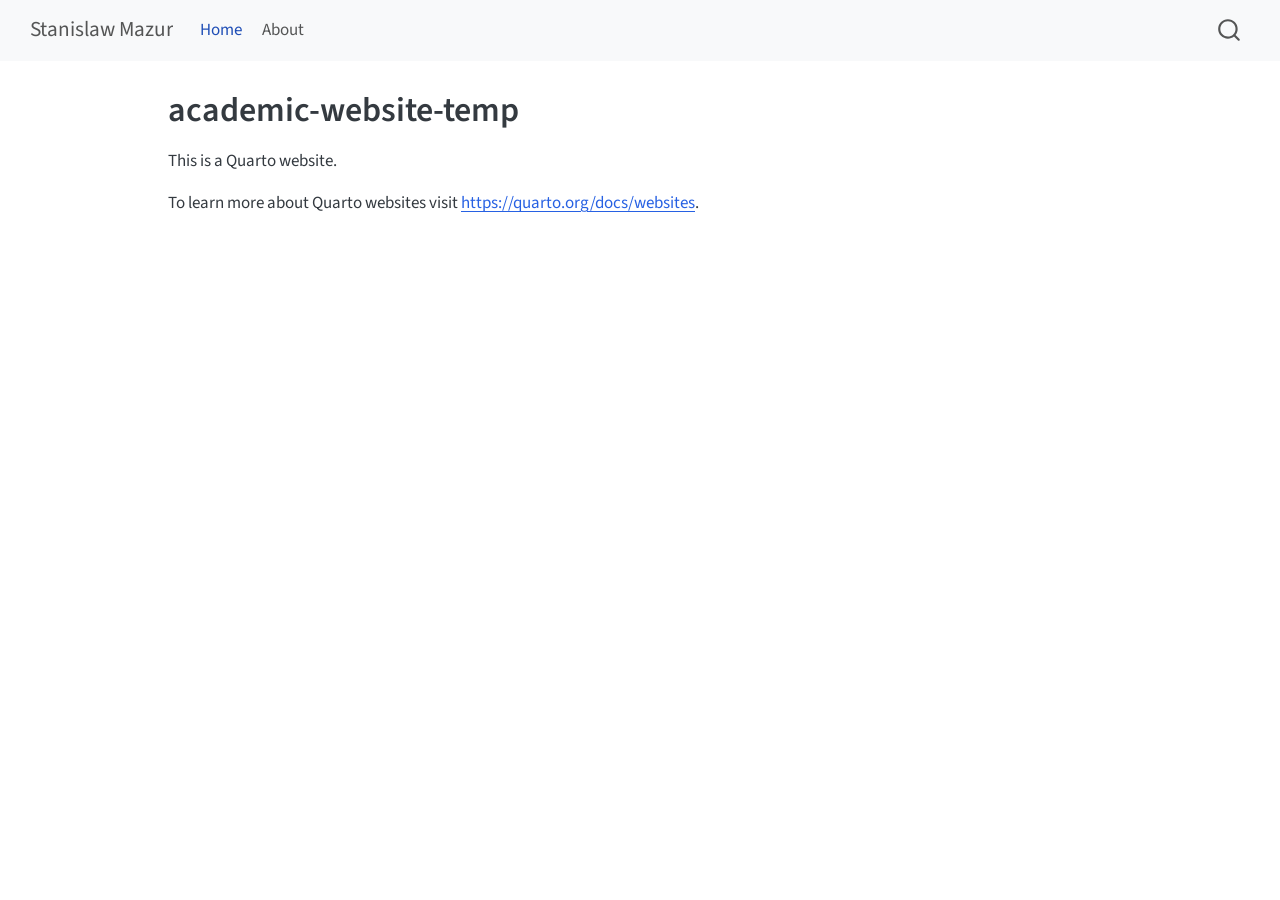
==== docs/index.html @ e96facb3 "." ====
<!DOCTYPE html>
<html xmlns="http://www.w3.org/1999/xhtml" lang="en" xml:lang="en"><head>

<meta charset="utf-8">
<meta name="generator" content="quarto-1.10.18">

<meta name="viewport" content="width=device-width, initial-scale=1.0, user-scalable=yes">


<title>academic-website-temp – Stanislaw Mazur</title>
<style>
/* Default styles provided by pandoc.
** See https://pandoc.org/MANUAL.html#variables-for-html for config info.
*/
span.smallcaps{font-variant: small-caps;}
div.columns{display: flex; gap: 1.5em;}
div.column{flex: auto;}
@media screen {
div.columns{gap: min(4vw, 1.5em);}
div.column{overflow-x: auto;}
}
div.hanging-indent{margin-left: 1.5em; text-indent: -1.5em;}
ul.task-list{list-style: none;}
ul.task-list li input[type="checkbox"] {
  width: 0.8em;
  margin: 0 0.8em 0.2em -1em; /* quarto-specific, see https://github.com/quarto-dev/quarto-cli/issues/4556 */ 
  vertical-align: middle;
}
</style>


<script src="site_libs/quarto-nav/quarto-nav.js"></script>
<script src="site_libs/quarto-nav/headroom.min.js"></script>
<script src="site_libs/clipboard/clipboard.min.js"></script>
<script src="site_libs/quarto-search/autocomplete.umd.js"></script>
<script src="site_libs/quarto-search/fuse.min.js"></script>
<script src="site_libs/quarto-search/quarto-search.js"></script>
<meta name="quarto:offset" content="./">
<script src="site_libs/quarto-html/quarto.js" type="module"></script>
<script src="site_libs/quarto-html/tabsets/tabsets.js" type="module"></script>
<script src="site_libs/quarto-html/popper.min.js"></script>
<script src="site_libs/quarto-html/tippy.umd.min.js"></script>
<script src="site_libs/quarto-html/anchor.min.js"></script>
<link href="site_libs/quarto-html/tippy.css" rel="stylesheet">
<link href="site_libs/quarto-html/quarto-syntax-highlighting-64a204ab8560d761af7679ceaba22944.css" rel="stylesheet" id="quarto-text-highlighting-styles">
<script src="site_libs/bootstrap/bootstrap.min.js"></script>
<link href="site_libs/bootstrap/bootstrap-icons.css" rel="stylesheet">
<link href="site_libs/bootstrap/bootstrap-172ba59bd5e0b52282274ba0c0cc16fc.min.css" rel="stylesheet" append-hash="true" id="quarto-bootstrap" data-mode="light">
<script id="quarto-search-options" type="application/json">{
  "location": "navbar",
  "copy-button": false,
  "collapse-after": 3,
  "panel-placement": "end",
  "type": "overlay",
  "limit": 50,
  "keyboard-shortcut": [
    "f",
    "/",
    "s"
  ],
  "show-item-context": false,
  "language": {
    "search-no-results-text": "No results",
    "search-matching-documents-text": "matching documents",
    "search-copy-link-title": "Copy link to search",
    "search-hide-matches-text": "Hide additional matches",
    "search-more-match-text": "more match in this document",
    "search-more-matches-text": "more matches in this document",
    "search-clear-button-title": "Clear",
    "search-text-placeholder": "",
    "search-detached-cancel-button-title": "Cancel",
    "search-submit-button-title": "Submit",
    "search-label": "Search"
  }
}</script>


<link rel="stylesheet" href="styles.css">
</head>

<body class="nav-fixed quarto-light">

<div id="quarto-search-results"></div>
  <header id="quarto-header" class="headroom fixed-top">
    <nav class="navbar navbar-expand-lg " data-bs-theme="dark">
      <div class="navbar-container container-fluid">
      <div class="navbar-brand-container mx-auto">
    <a class="navbar-brand" href="./index.html">
    <span class="navbar-title">Stanislaw Mazur</span>
    </a>
  </div>
            <div id="quarto-search" class="" title="Search"></div>
          <button class="navbar-toggler" type="button" data-bs-toggle="collapse" data-bs-target="#navbarCollapse" aria-controls="navbarCollapse" role="menu" aria-expanded="false" aria-label="Toggle navigation" onclick="if (window.quartoToggleHeadroom) { window.quartoToggleHeadroom(); }">
  <span class="navbar-toggler-icon"></span>
</button>
          <div class="collapse navbar-collapse" id="navbarCollapse">
            <ul class="navbar-nav navbar-nav-scroll me-auto">
  <li class="nav-item">
    <a class="nav-link active" href="./index.html" aria-current="page"> 
<span class="menu-text">Home</span></a>
  </li>  
  <li class="nav-item">
    <a class="nav-link" href="./about.html"> 
<span class="menu-text">About</span></a>
  </li>  
</ul>
          </div> <!-- /navcollapse -->
            <div class="quarto-navbar-tools">
</div>
      </div> <!-- /container-fluid -->
    </nav>
</header>
<!-- content -->
<div id="quarto-content" class="quarto-container page-columns page-rows-contents page-layout-article page-navbar">
<!-- sidebar -->
<!-- margin-sidebar -->
    <div id="quarto-margin-sidebar" class="sidebar margin-sidebar zindex-bottom">
        
    </div>
<!-- main -->
<main class="content" id="quarto-document-content">

<header id="title-block-header" class="quarto-title-block default">
<div class="quarto-title">
<h1 class="title">academic-website-temp</h1>
</div>



<div class="quarto-title-meta">

    
  
    
  </div>
  


</header>


<p>This is a Quarto website.</p>
<p>To learn more about Quarto websites visit <a href="https://quarto.org/docs/websites" class="uri">https://quarto.org/docs/websites</a>.</p>



</main> <!-- /main -->
<script id="quarto-html-after-body" type="application/javascript">
  window.document.addEventListener("DOMContentLoaded", function (event) {
    const icon = "";
    const anchorJS = new window.AnchorJS();
    anchorJS.options = {
      placement: 'right',
      icon: icon
    };
    anchorJS.add('.anchored');
    const isCodeAnnotation = (el) => {
      for (const clz of el.classList) {
        if (clz.startsWith('code-annotation-')) {                     
          return true;
        }
      }
      return false;
    }
    const onCopySuccess = function(e) {
      // button target
      const button = e.trigger;
      // don't keep focus
      button.blur();
      // flash "checked"
      button.classList.add('code-copy-button-checked');
      var currentTitle = button.getAttribute("title");
      button.setAttribute("title", "Copied!");
      let tooltip;
      if (window.bootstrap) {
        button.setAttribute("data-bs-toggle", "tooltip");
        button.setAttribute("data-bs-placement", "left");
        button.setAttribute("data-bs-title", "Copied!");
        tooltip = new bootstrap.Tooltip(button, 
          { trigger: "manual", 
            customClass: "code-copy-button-tooltip",
            offset: [0, -8]});
        tooltip.show();    
      }
      setTimeout(function() {
        if (tooltip) {
          tooltip.hide();
          button.removeAttribute("data-bs-title");
          button.removeAttribute("data-bs-toggle");
          button.removeAttribute("data-bs-placement");
        }
        button.setAttribute("title", currentTitle);
        button.classList.remove('code-copy-button-checked');
      }, 1000);
      // clear code selection
      e.clearSelection();
    }
    const getTextToCopy = function(trigger) {
      const outerScaffold = trigger.parentElement.cloneNode(true);
      const codeEl = outerScaffold.querySelector('code');
      for (const childEl of codeEl.children) {
        if (isCodeAnnotation(childEl)) {
          childEl.remove();
        }
      }
      return codeEl.innerText;
    }
    const clipboard = new window.ClipboardJS('.code-copy-button:not([data-in-quarto-modal])', {
      text: getTextToCopy
    });
    clipboard.on('success', onCopySuccess);
    if (window.document.getElementById('quarto-embedded-source-code-modal')) {
      const clipboardModal = new window.ClipboardJS('.code-copy-button[data-in-quarto-modal]', {
        text: getTextToCopy,
        container: window.document.getElementById('quarto-embedded-source-code-modal')
      });
      clipboardModal.on('success', onCopySuccess);
    }
      var localhostRegex = new RegExp(/^(?:http|https):\/\/localhost\:?[0-9]*\//);
      var mailtoRegex = new RegExp(/^mailto:/);
        var filterRegex = new RegExp('/' + window.location.host + '/');
      var isInternal = (href) => {
          return filterRegex.test(href) || localhostRegex.test(href) || mailtoRegex.test(href);
      }
      // Inspect non-navigation links and adorn them if external
     var links = window.document.querySelectorAll('a[href]:not(.nav-link):not(.navbar-brand):not(.toc-action):not(.sidebar-link):not(.sidebar-item-toggle):not(.pagination-link):not(.no-external):not([aria-hidden]):not(.dropdown-item):not(.quarto-navigation-tool):not(.about-link)');
      for (var i=0; i<links.length; i++) {
        const link = links[i];
        if (!isInternal(link.href)) {
          // undo the damage that might have been done by quarto-nav.js in the case of
          // links that we want to consider external
          if (link.dataset.originalHref !== undefined) {
            link.href = link.dataset.originalHref;
          }
        }
      }
    function tippyHover(el, contentFn, onTriggerFn, onUntriggerFn) {
      const config = {
        allowHTML: true,
        maxWidth: 500,
        delay: 100,
        arrow: false,
        appendTo: function(el) {
            return el.parentElement;
        },
        interactive: true,
        interactiveBorder: 10,
        theme: 'quarto',
        placement: 'bottom-start',
      };
      if (contentFn) {
        config.content = contentFn;
      }
      if (onTriggerFn) {
        config.onTrigger = onTriggerFn;
      }
      if (onUntriggerFn) {
        config.onUntrigger = onUntriggerFn;
      }
      window.tippy(el, config); 
    }
    const noterefs = window.document.querySelectorAll('a[role="doc-noteref"]');
    for (var i=0; i<noterefs.length; i++) {
      const ref = noterefs[i];
      tippyHover(ref, function() {
        // use id or data attribute instead here
        let href = ref.getAttribute('data-footnote-href') || ref.getAttribute('href');
        try { href = new URL(href).hash; } catch {}
        const id = href.replace(/^#\/?/, "");
        const note = window.document.getElementById(id);
        if (note) {
          return note.innerHTML;
        } else {
          return "";
        }
      });
    }
    const xrefs = window.document.querySelectorAll('a.quarto-xref');
    const processXRef = (id, note) => {
      // Strip column container classes
      const stripColumnClz = (el) => {
        el.classList.remove("page-full", "page-columns");
        if (el.children) {
          for (const child of el.children) {
            stripColumnClz(child);
          }
        }
      }
      stripColumnClz(note)
      if (id === null || id.startsWith('sec-')) {
        // Special case sections, only their first couple elements
        const container = document.createElement("div");
        if (note.children && note.children.length > 2) {
          container.appendChild(note.children[0].cloneNode(true));
          for (let i = 1; i < note.children.length; i++) {
            const child = note.children[i];
            if (child.tagName === "P" && child.innerText === "") {
              continue;
            } else {
              container.appendChild(child.cloneNode(true));
              break;
            }
          }
          if (window.Quarto?.typesetMath) {
            window.Quarto.typesetMath(container);
          }
          return container.innerHTML
        } else {
          if (window.Quarto?.typesetMath) {
            window.Quarto.typesetMath(note);
          }
          return note.innerHTML;
        }
      } else {
        // Remove any anchor links if they are present
        const anchorLink = note.querySelector('a.anchorjs-link');
        if (anchorLink) {
          anchorLink.remove();
        }
        if (window.Quarto?.typesetMath) {
          window.Quarto.typesetMath(note);
        }
        if (note.classList.contains("callout")) {
          return note.outerHTML;
        } else {
          return note.innerHTML;
        }
      }
    }
    for (var i=0; i<xrefs.length; i++) {
      const xref = xrefs[i];
      tippyHover(xref, undefined, function(instance) {
        instance.disable();
        let url = xref.getAttribute('href');
        let hash = undefined; 
        if (url.startsWith('#')) {
          hash = url;
        } else {
          try { hash = new URL(url).hash; } catch {}
        }
        if (hash) {
          const id = hash.replace(/^#\/?/, "");
          const note = window.document.getElementById(id);
          if (note !== null) {
            try {
              const html = processXRef(id, note.cloneNode(true));
              instance.setContent(html);
            } finally {
              instance.enable();
              instance.show();
            }
          } else {
            // See if we can fetch this
            fetch(url.split('#')[0])
            .then(res => res.text())
            .then(html => {
              const parser = new DOMParser();
              const htmlDoc = parser.parseFromString(html, "text/html");
              const note = htmlDoc.getElementById(id);
              if (note !== null) {
                const html = processXRef(id, note);
                instance.setContent(html);
              } 
            }).finally(() => {
              instance.enable();
              instance.show();
            });
          }
        } else {
          // See if we can fetch a full url (with no hash to target)
          // This is a special case and we should probably do some content thinning / targeting
          fetch(url)
          .then(res => res.text())
          .then(html => {
            const parser = new DOMParser();
            const htmlDoc = parser.parseFromString(html, "text/html");
            const note = htmlDoc.querySelector('main.content');
            if (note !== null) {
              // This should only happen for chapter cross references
              // (since there is no id in the URL)
              // remove the first header
              if (note.children.length > 0 && note.children[0].tagName === "HEADER") {
                note.children[0].remove();
              }
              const html = processXRef(null, note);
              instance.setContent(html);
            } 
          }).finally(() => {
            instance.enable();
            instance.show();
          });
        }
      }, function(instance) {
      });
    }
        let selectedAnnoteEl;
        const selectorForAnnotation = ( cell, annotation) => {
          let cellAttr = 'data-code-cell="' + cell + '"';
          let lineAttr = 'data-code-annotation="' +  annotation + '"';
          const selector = 'span[' + cellAttr + '][' + lineAttr + ']';
          return selector;
        }
        const selectCodeLines = (annoteEl) => {
          const doc = window.document;
          const targetCell = annoteEl.getAttribute("data-target-cell");
          const targetAnnotation = annoteEl.getAttribute("data-target-annotation");
          const annoteSpan = window.document.querySelector(selectorForAnnotation(targetCell, targetAnnotation));
          const lines = annoteSpan.getAttribute("data-code-lines").split(",");
          const lineIds = lines.map((line) => {
            return targetCell + "-" + line;
          })
          let top = null;
          let height = null;
          let parent = null;
          if (lineIds.length > 0) {
              //compute the position of the single el (top and bottom and make a div)
              const el = window.document.getElementById(lineIds[0]);
              top = el.offsetTop;
              height = el.offsetHeight;
              parent = el.parentElement.parentElement;
            if (lineIds.length > 1) {
              const lastEl = window.document.getElementById(lineIds[lineIds.length - 1]);
              const bottom = lastEl.offsetTop + lastEl.offsetHeight;
              height = bottom - top;
            }
            if (top !== null && height !== null && parent !== null) {
              // cook up a div (if necessary) and position it 
              let div = window.document.getElementById("code-annotation-line-highlight");
              if (div === null) {
                div = window.document.createElement("div");
                div.setAttribute("id", "code-annotation-line-highlight");
                div.style.position = 'absolute';
                parent.appendChild(div);
              }
              div.style.top = top - 2 + "px";
              div.style.height = height + 4 + "px";
              div.style.left = 0;
              let gutterDiv = window.document.getElementById("code-annotation-line-highlight-gutter");
              if (gutterDiv === null) {
                gutterDiv = window.document.createElement("div");
                gutterDiv.setAttribute("id", "code-annotation-line-highlight-gutter");
                gutterDiv.style.position = 'absolute';
                const codeCell = window.document.getElementById(targetCell);
                const gutter = codeCell.querySelector('.code-annotation-gutter');
                gutter.appendChild(gutterDiv);
              }
              gutterDiv.style.top = top - 2 + "px";
              gutterDiv.style.height = height + 4 + "px";
            }
            selectedAnnoteEl = annoteEl;
          }
        };
        const unselectCodeLines = () => {
          const elementsIds = ["code-annotation-line-highlight", "code-annotation-line-highlight-gutter"];
          elementsIds.forEach((elId) => {
            const div = window.document.getElementById(elId);
            if (div) {
              div.remove();
            }
          });
          selectedAnnoteEl = undefined;
        };
          // Handle positioning of the toggle
      window.addEventListener(
        "resize",
        throttle(() => {
          elRect = undefined;
          if (selectedAnnoteEl) {
            selectCodeLines(selectedAnnoteEl);
          }
        }, 10)
      );
      function throttle(fn, ms) {
      let throttle = false;
      let timer;
        return (...args) => {
          if(!throttle) { // first call gets through
              fn.apply(this, args);
              throttle = true;
          } else { // all the others get throttled
              if(timer) clearTimeout(timer); // cancel #2
              timer = setTimeout(() => {
                fn.apply(this, args);
                timer = throttle = false;
              }, ms);
          }
        };
      }
        // Attach click handler to the DT
        const annoteDls = window.document.querySelectorAll('dt[data-target-cell]');
        for (const annoteDlNode of annoteDls) {
          annoteDlNode.addEventListener('click', (event) => {
            const clickedEl = event.target;
            if (clickedEl !== selectedAnnoteEl) {
              unselectCodeLines();
              const activeEl = window.document.querySelector('dt[data-target-cell].code-annotation-active');
              if (activeEl) {
                activeEl.classList.remove('code-annotation-active');
              }
              selectCodeLines(clickedEl);
              clickedEl.classList.add('code-annotation-active');
            } else {
              // Unselect the line
              unselectCodeLines();
              clickedEl.classList.remove('code-annotation-active');
            }
          });
        }
    const findCites = (el) => {
      const parentEl = el.parentElement;
      if (parentEl) {
        const cites = parentEl.dataset.cites;
        if (cites) {
          return {
            el,
            cites: cites.split(' ')
          };
        } else {
          return findCites(el.parentElement)
        }
      } else {
        return undefined;
      }
    };
    var bibliorefs = window.document.querySelectorAll('a[role="doc-biblioref"]');
    for (var i=0; i<bibliorefs.length; i++) {
      const ref = bibliorefs[i];
      const citeInfo = findCites(ref);
      if (citeInfo) {
        tippyHover(citeInfo.el, function() {
          var popup = window.document.createElement('div');
          citeInfo.cites.forEach(function(cite) {
            var citeDiv = window.document.createElement('div');
            citeDiv.classList.add('hanging-indent');
            citeDiv.classList.add('csl-entry');
            var biblioDiv = window.document.getElementById('ref-' + cite);
            if (biblioDiv) {
              citeDiv.innerHTML = biblioDiv.innerHTML;
            }
            popup.appendChild(citeDiv);
          });
          return popup.innerHTML;
        });
      }
    }
  });
  </script>
</div> <!-- /content -->




</body></html>
---- docs/site_libs/quarto-html/tippy.css ----
.tippy-box[data-animation=fade][data-state=hidden]{opacity:0}[data-tippy-root]{max-width:calc(100vw - 10px)}.tippy-box{position:relative;background-color:#333;color:#fff;border-radius:4px;font-size:14px;line-height:1.4;white-space:normal;outline:0;transition-property:transform,visibility,opacity}.tippy-box[data-placement^=top]>.tippy-arrow{bottom:0}.tippy-box[data-placement^=top]>.tippy-arrow:before{bottom:-7px;left:0;border-width:8px 8px 0;border-top-color:initial;transform-origin:center top}.tippy-box[data-placement^=bottom]>.tippy-arrow{top:0}.tippy-box[data-placement^=bottom]>.tippy-arrow:before{top:-7px;left:0;border-width:0 8px 8px;border-bottom-color:initial;transform-origin:center bottom}.tippy-box[data-placement^=left]>.tippy-arrow{right:0}.tippy-box[data-placement^=left]>.tippy-arrow:before{border-width:8px 0 8px 8px;border-left-color:initial;right:-7px;transform-origin:center left}.tippy-box[data-placement^=right]>.tippy-arrow{left:0}.tippy-box[data-placement^=right]>.tippy-arrow:before{left:-7px;border-width:8px 8px 8px 0;border-right-color:initial;transform-origin:center right}.tippy-box[data-inertia][data-state=visible]{transition-timing-function:cubic-bezier(.54,1.5,.38,1.11)}.tippy-arrow{width:16px;height:16px;color:#333}.tippy-arrow:before{content:"";position:absolute;border-color:transparent;border-style:solid}.tippy-content{position:relative;padding:5px 9px;z-index:1}
---- docs/site_libs/quarto-html/quarto-syntax-highlighting-64a204ab8560d761af7679ceaba22944.css ----
/* quarto syntax highlight colors */
:root {
  --quarto-hl-ot-color: #003B4F;
  --quarto-hl-at-color: #657422;
  --quarto-hl-ss-color: #20794D;
  --quarto-hl-an-color: #5E5E5E;
  --quarto-hl-fu-color: #4758AB;
  --quarto-hl-st-color: #20794D;
  --quarto-hl-cf-color: #003B4F;
  --quarto-hl-op-color: #5E5E5E;
  --quarto-hl-er-color: #AD0000;
  --quarto-hl-bn-color: #AD0000;
  --quarto-hl-al-color: #AD0000;
  --quarto-hl-va-color: #111111;
  --quarto-hl-bu-color: inherit;
  --quarto-hl-ex-color: inherit;
  --quarto-hl-pp-color: #AD0000;
  --quarto-hl-in-color: #5E5E5E;
  --quarto-hl-vs-color: #20794D;
  --quarto-hl-wa-color: #5E5E5E;
  --quarto-hl-do-color: #5E5E5E;
  --quarto-hl-im-color: #00769E;
  --quarto-hl-ch-color: #20794D;
  --quarto-hl-dt-color: #AD0000;
  --quarto-hl-fl-color: #AD0000;
  --quarto-hl-co-color: #5E5E5E;
  --quarto-hl-cv-color: #5E5E5E;
  --quarto-hl-cn-color: #8f5902;
  --quarto-hl-sc-color: #5E5E5E;
  --quarto-hl-dv-color: #AD0000;
  --quarto-hl-kw-color: #003B4F;
}

/* other quarto variables */
:root {
  --quarto-font-monospace: SFMono-Regular, Menlo, Monaco, Consolas, "Liberation Mono", "Courier New", monospace;
}

/* syntax highlight based on Pandoc's rules */
pre > code.sourceCode > span {
  color: #003B4F;
}

code.sourceCode > span {
  color: #003B4F;
}

div.sourceCode,
div.sourceCode pre.sourceCode {
  color: #003B4F;
}

/* Normal */
code span {
  color: #003B4F;
}

/* Alert */
code span.al {
  color: #AD0000;
  font-style: inherit;
}

/* Annotation */
code span.an {
  color: #5E5E5E;
  font-style: inherit;
}

/* Attribute */
code span.at {
  color: #657422;
  font-style: inherit;
}

/* BaseN */
code span.bn {
  color: #AD0000;
  font-style: inherit;
}

/* BuiltIn */
code span.bu {
  font-style: inherit;
}

/* ControlFlow */
code span.cf {
  color: #003B4F;
  font-weight: bold;
  font-style: inherit;
}

/* Char */
code span.ch {
  color: #20794D;
  font-style: inherit;
}

/* Constant */
code span.cn {
  color: #8f5902;
  font-style: inherit;
}

/* Comment */
code span.co {
  color: #5E5E5E;
  font-style: inherit;
}

/* CommentVar */
code span.cv {
  color: #5E5E5E;
  font-style: italic;
}

/* Documentation */
code span.do {
  color: #5E5E5E;
  font-style: italic;
}

/* DataType */
code span.dt {
  color: #AD0000;
  font-style: inherit;
}

/* DecVal */
code span.dv {
  color: #AD0000;
  font-style: inherit;
}

/* Error */
code span.er {
  color: #AD0000;
  font-style: inherit;
}

/* Extension */
code span.ex {
  font-style: inherit;
}

/* Float */
code span.fl {
  color: #AD0000;
  font-style: inherit;
}

/* Function */
code span.fu {
  color: #4758AB;
  font-style: inherit;
}

/* Import */
code span.im {
  color: #00769E;
  font-style: inherit;
}

/* Information */
code span.in {
  color: #5E5E5E;
  font-style: inherit;
}

/* Keyword */
code span.kw {
  color: #003B4F;
  font-weight: bold;
  font-style: inherit;
}

/* Operator */
code span.op {
  color: #5E5E5E;
  font-style: inherit;
}

/* Other */
code span.ot {
  color: #003B4F;
  font-style: inherit;
}

/* Preprocessor */
code span.pp {
  color: #AD0000;
  font-style: inherit;
}

/* SpecialChar */
code span.sc {
  color: #5E5E5E;
  font-style: inherit;
}

/* SpecialString */
code span.ss {
  color: #20794D;
  font-style: inherit;
}

/* String */
code span.st {
  color: #20794D;
  font-style: inherit;
}

/* Variable */
code span.va {
  color: #111111;
  font-style: inherit;
}

/* VerbatimString */
code span.vs {
  color: #20794D;
  font-style: inherit;
}

/* Warning */
code span.wa {
  color: #5E5E5E;
  font-style: italic;
}

.prevent-inlining {
  content: "</";
}

/*# sourceMappingURL=9d8d5bb603a83b8298b89080a598c93b.css.map */
---- docs/styles.css ----
/* css styles */
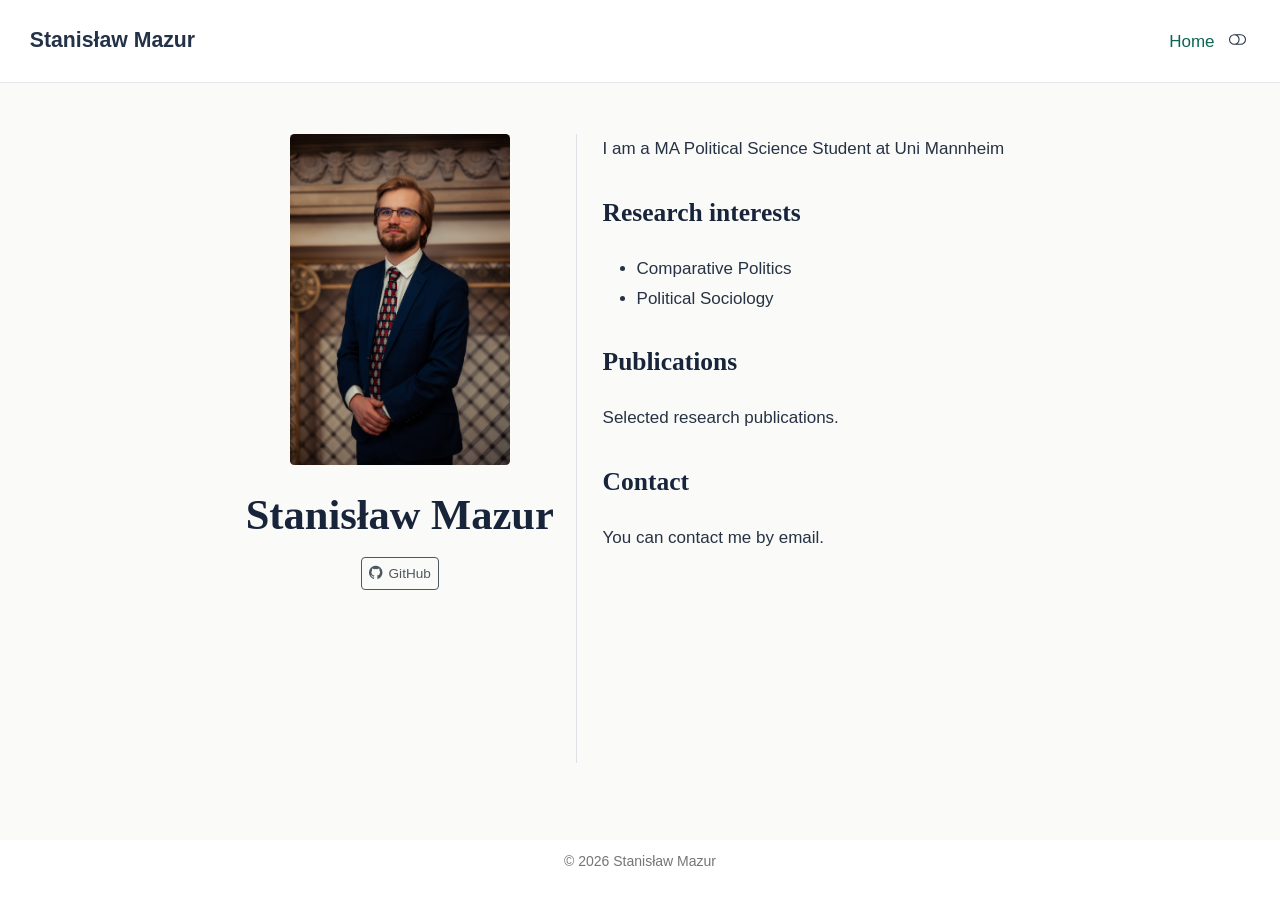
==== commit ac6a0609: "postawiona stronka" ====
--- a/docs/index.html
+++ b/docs/index.html
@@ -7,7 +7,7 @@
 <meta name="viewport" content="width=device-width, initial-scale=1.0, user-scalable=yes">
 
 
-<title>academic-website-temp – Stanislaw Mazur</title>
+<title>Stanisław Mazur</title>
 <style>
 /* Default styles provided by pandoc.
 ** See https://pandoc.org/MANUAL.html#variables-for-html for config info.
@@ -30,7 +30,6 @@
 
 
 <script src="site_libs/quarto-nav/quarto-nav.js"></script>
-<script src="site_libs/quarto-nav/headroom.min.js"></script>
 <script src="site_libs/clipboard/clipboard.min.js"></script>
 <script src="site_libs/quarto-search/autocomplete.umd.js"></script>
 <script src="site_libs/quarto-search/fuse.min.js"></script>
@@ -40,12 +39,15 @@
 <script src="site_libs/quarto-html/tabsets/tabsets.js" type="module"></script>
 <script src="site_libs/quarto-html/popper.min.js"></script>
 <script src="site_libs/quarto-html/tippy.umd.min.js"></script>
-<script src="site_libs/quarto-html/anchor.min.js"></script>
 <link href="site_libs/quarto-html/tippy.css" rel="stylesheet">
-<link href="site_libs/quarto-html/quarto-syntax-highlighting-64a204ab8560d761af7679ceaba22944.css" rel="stylesheet" id="quarto-text-highlighting-styles">
+<link href="site_libs/quarto-html/quarto-syntax-highlighting-64a204ab8560d761af7679ceaba22944.css" rel="stylesheet" class="quarto-color-scheme" id="quarto-text-highlighting-styles">
+<link href="site_libs/quarto-html/quarto-syntax-highlighting-dark-b85bc7c33db8c58e0ec93c3465666fed.css" rel="stylesheet" class="quarto-color-scheme quarto-color-alternate" id="quarto-text-highlighting-styles">
+<link href="site_libs/quarto-html/quarto-syntax-highlighting-64a204ab8560d761af7679ceaba22944.css" rel="stylesheet" class="quarto-color-scheme-extra" id="quarto-text-highlighting-styles">
 <script src="site_libs/bootstrap/bootstrap.min.js"></script>
 <link href="site_libs/bootstrap/bootstrap-icons.css" rel="stylesheet">
-<link href="site_libs/bootstrap/bootstrap-172ba59bd5e0b52282274ba0c0cc16fc.min.css" rel="stylesheet" append-hash="true" id="quarto-bootstrap" data-mode="light">
+<link href="site_libs/bootstrap/bootstrap-1d66bba1738a92e33a12bdd42081eeba.min.css" rel="stylesheet" append-hash="true" class="quarto-color-scheme" id="quarto-bootstrap" data-mode="light">
+<link href="site_libs/bootstrap/bootstrap-dark-30be2ebf78b16d02ee202f017268284b.min.css" rel="stylesheet" append-hash="true" class="quarto-color-scheme quarto-color-alternate" id="quarto-bootstrap" data-mode="dark">
+<link href="site_libs/bootstrap/bootstrap-1d66bba1738a92e33a12bdd42081eeba.min.css" rel="stylesheet" append-hash="true" class="quarto-color-scheme-extra" id="quarto-bootstrap" data-mode="light">
 <script id="quarto-search-options" type="application/json">{
   "location": "navbar",
   "copy-button": false,
@@ -78,7 +80,169 @@
 <link rel="stylesheet" href="styles.css">
 </head>
 
-<body class="nav-fixed quarto-light">
+<body class="nav-fixed fullcontent quarto-light"><script id="quarto-html-before-body" type="application/javascript">
+    const toggleBodyColorMode = (bsSheetEl) => {
+      const mode = bsSheetEl.getAttribute("data-mode");
+      const bodyEl = window.document.querySelector("body");
+      if (mode === "dark") {
+        bodyEl.classList.add("quarto-dark");
+        bodyEl.classList.remove("quarto-light");
+      } else {
+        bodyEl.classList.add("quarto-light");
+        bodyEl.classList.remove("quarto-dark");
+      }
+    }
+    const toggleBodyColorPrimary = () => {
+      const bsSheetEl = window.document.querySelector("link#quarto-bootstrap:not([rel=disabled-stylesheet])");
+      if (bsSheetEl) {
+        toggleBodyColorMode(bsSheetEl);
+      }
+    }
+    const setColorSchemeToggle = (alternate) => {
+      const toggles = window.document.querySelectorAll('.quarto-color-scheme-toggle');
+      for (let i=0; i < toggles.length; i++) {
+        const toggle = toggles[i];
+        if (toggle) {
+          if (alternate) {
+            toggle.classList.add("alternate");
+          } else {
+            toggle.classList.remove("alternate");
+          }
+        }
+      }
+    };
+    const toggleColorMode = (alternate) => {
+      // Switch the stylesheets
+      const primaryStylesheets = window.document.querySelectorAll('link.quarto-color-scheme:not(.quarto-color-alternate)');
+      const alternateStylesheets = window.document.querySelectorAll('link.quarto-color-scheme.quarto-color-alternate');
+      manageTransitions('#quarto-margin-sidebar .nav-link', false);
+      if (alternate) {
+        // note: dark is layered on light, we don't disable primary!
+        enableStylesheet(alternateStylesheets);
+        for (const sheetNode of alternateStylesheets) {
+          if (sheetNode.id === "quarto-bootstrap") {
+            toggleBodyColorMode(sheetNode);
+          }
+        }
+      } else {
+        disableStylesheet(alternateStylesheets);
+        enableStylesheet(primaryStylesheets)
+        toggleBodyColorPrimary();
+      }
+      manageTransitions('#quarto-margin-sidebar .nav-link', true);
+      // Switch the toggles
+      setColorSchemeToggle(alternate)
+      // Hack to workaround the fact that safari doesn't
+      // properly recolor the scrollbar when toggling (#1455)
+      if (navigator.userAgent.indexOf('Safari') > 0 && navigator.userAgent.indexOf('Chrome') == -1) {
+        manageTransitions("body", false);
+        window.scrollTo(0, 1);
+        setTimeout(() => {
+          window.scrollTo(0, 0);
+          manageTransitions("body", true);
+        }, 40);
+      }
+    }
+    const disableStylesheet = (stylesheets) => {
+      for (let i=0; i < stylesheets.length; i++) {
+        const stylesheet = stylesheets[i];
+        stylesheet.rel = 'disabled-stylesheet';
+      }
+    }
+    const enableStylesheet = (stylesheets) => {
+      for (let i=0; i < stylesheets.length; i++) {
+        const stylesheet = stylesheets[i];
+        if(stylesheet.rel !== 'stylesheet') { // for Chrome, which will still FOUC without this check
+          stylesheet.rel = 'stylesheet';
+        }
+      }
+    }
+    const manageTransitions = (selector, allowTransitions) => {
+      const els = window.document.querySelectorAll(selector);
+      for (let i=0; i < els.length; i++) {
+        const el = els[i];
+        if (allowTransitions) {
+          el.classList.remove('notransition');
+        } else {
+          el.classList.add('notransition');
+        }
+      }
+    }
+    const isFileUrl = () => {
+      return window.location.protocol === 'file:';
+    }
+    const hasAlternateSentinel = () => {
+      let styleSentinel = getColorSchemeSentinel();
+      if (styleSentinel !== null) {
+        return styleSentinel === "alternate";
+      } else {
+        return false;
+      }
+    }
+    const setStyleSentinel = (alternate) => {
+      const value = alternate ? "alternate" : "default";
+      if (!isFileUrl()) {
+        window.localStorage.setItem("quarto-color-scheme", value);
+      } else {
+        localAlternateSentinel = value;
+      }
+    }
+    const getColorSchemeSentinel = () => {
+      if (!isFileUrl()) {
+        const storageValue = window.localStorage.getItem("quarto-color-scheme");
+        return storageValue != null ? storageValue : localAlternateSentinel;
+      } else {
+        return localAlternateSentinel;
+      }
+    }
+    const toggleGiscusIfUsed = (isAlternate, darkModeDefault) => {
+      const baseTheme = document.querySelector('#giscus-base-theme')?.value ?? 'light';
+      const alternateTheme = document.querySelector('#giscus-alt-theme')?.value ?? 'dark';
+      let newTheme = '';
+      if(authorPrefersDark) {
+        newTheme = isAlternate ? baseTheme : alternateTheme;
+      } else {
+        newTheme = isAlternate ? alternateTheme : baseTheme;
+      }
+      const changeGiscusTheme = () => {
+        // From: https://github.com/giscus/giscus/issues/336
+        const sendMessage = (message) => {
+          const iframe = document.querySelector('iframe.giscus-frame');
+          if (!iframe) return;
+          iframe.contentWindow.postMessage({ giscus: message }, 'https://giscus.app');
+        }
+        sendMessage({
+          setConfig: {
+            theme: newTheme
+          }
+        });
+      }
+      const isGiscussLoaded = window.document.querySelector('iframe.giscus-frame') !== null;
+      if (isGiscussLoaded) {
+        changeGiscusTheme();
+      }
+    };
+    const authorPrefersDark = false;
+    const darkModeDefault = authorPrefersDark;
+      document.querySelector('link#quarto-text-highlighting-styles.quarto-color-scheme-extra').rel = 'disabled-stylesheet';
+      document.querySelector('link#quarto-bootstrap.quarto-color-scheme-extra').rel = 'disabled-stylesheet';
+    let localAlternateSentinel = darkModeDefault ? 'alternate' : 'default';
+    // Dark / light mode switch
+    window.quartoToggleColorScheme = () => {
+      // Read the current dark / light value
+      let toAlternate = !hasAlternateSentinel();
+      toggleColorMode(toAlternate);
+      setStyleSentinel(toAlternate);
+      toggleGiscusIfUsed(toAlternate, darkModeDefault);
+      window.dispatchEvent(new Event('resize'));
+    };
+    // Switch to dark mode if need be
+    if (hasAlternateSentinel()) {
+      toggleColorMode(true);
+    } else {
+      toggleColorMode(false);
+    }
+  </script>
 
 <div id="quarto-search-results"></div>
   <header id="quarto-header" class="headroom fixed-top">
@@ -86,26 +250,22 @@
       <div class="navbar-container container-fluid">
       <div class="navbar-brand-container mx-auto">
     <a class="navbar-brand" href="./index.html">
-    <span class="navbar-title">Stanislaw Mazur</span>
+    <span class="navbar-title">Stanisław Mazur</span>
     </a>
   </div>
-            <div id="quarto-search" class="" title="Search"></div>
           <button class="navbar-toggler" type="button" data-bs-toggle="collapse" data-bs-target="#navbarCollapse" aria-controls="navbarCollapse" role="menu" aria-expanded="false" aria-label="Toggle navigation" onclick="if (window.quartoToggleHeadroom) { window.quartoToggleHeadroom(); }">
   <span class="navbar-toggler-icon"></span>
 </button>
           <div class="collapse navbar-collapse" id="navbarCollapse">
-            <ul class="navbar-nav navbar-nav-scroll me-auto">
+            <ul class="navbar-nav navbar-nav-scroll ms-auto">
   <li class="nav-item">
     <a class="nav-link active" href="./index.html" aria-current="page"> 
 <span class="menu-text">Home</span></a>
   </li>  
-  <li class="nav-item">
-    <a class="nav-link" href="./about.html"> 
-<span class="menu-text">About</span></a>
-  </li>  
 </ul>
           </div> <!-- /navcollapse -->
             <div class="quarto-navbar-tools">
+  <a href="" class="quarto-color-scheme-toggle quarto-navigation-tool  px-1" onclick="window.quartoToggleColorScheme(); return false;" title="Toggle dark mode"><i class="bi"></i></a>
 </div>
       </div> <!-- /container-fluid -->
     </nav>
@@ -114,46 +274,64 @@
 <div id="quarto-content" class="quarto-container page-columns page-rows-contents page-layout-article page-navbar">
 <!-- sidebar -->
 <!-- margin-sidebar -->
-    <div id="quarto-margin-sidebar" class="sidebar margin-sidebar zindex-bottom">
-        
-    </div>
+    
 <!-- main -->
-<main class="content" id="quarto-document-content">
-
+<div class="quarto-about-trestles">
+  <div class="about-entity">
+    <img src="profile.jpg" class="about-image
+  rounded " style="width: 220px;">
 <header id="title-block-header" class="quarto-title-block default">
 <div class="quarto-title">
-<h1 class="title">academic-website-temp</h1>
+<h1 class="title">Stanisław Mazur</h1>
 </div>
-
-
-
 <div class="quarto-title-meta">
-
-    
-  
-    
   </div>
-  
-
-
 </header>
-
-
-<p>This is a Quarto website.</p>
-<p>To learn more about Quarto websites visit <a href="https://quarto.org/docs/websites" class="uri">https://quarto.org/docs/websites</a>.</p>
-
-
-
-</main> <!-- /main -->
+    <div class="about-links">
+  <a href="https://github.com/stanislawmazur" class="about-link" rel="" target="">
+    <i class="bi bi-github"></i>
+     <span class="about-link-text">GitHub</span>
+  </a>
+</div>
+  </div>
+  <div class="about-contents"><main class="content" id="quarto-document-content">
+
+<p>I am a MA Political Science Student at Uni Mannheim</p>
+<section id="research-interests" class="level2">
+<h2 data-anchor-id="research-interests">Research interests</h2>
+<ul>
+<li>Comparative Politics</li>
+<li>Political Sociology</li>
+</ul>
+</section>
+<section id="publications" class="level2">
+<h2 data-anchor-id="publications">Publications</h2>
+<p>Selected research publications.</p>
+</section>
+<section id="contact" class="level2">
+<h2 data-anchor-id="contact">Contact</h2>
+<p>You can contact me by email.</p>
+
+
+</section>
+</main></div>
+</div>
+ <!-- /main -->
 <script id="quarto-html-after-body" type="application/javascript">
   window.document.addEventListener("DOMContentLoaded", function (event) {
-    const icon = "";
-    const anchorJS = new window.AnchorJS();
-    anchorJS.options = {
-      placement: 'right',
-      icon: icon
-    };
-    anchorJS.add('.anchored');
+    // Ensure there is a toggle, if there isn't float one in the top right
+    if (window.document.querySelector('.quarto-color-scheme-toggle') === null) {
+      const a = window.document.createElement('a');
+      a.classList.add('top-right');
+      a.classList.add('quarto-color-scheme-toggle');
+      a.href = "";
+      a.onclick = function() { try { window.quartoToggleColorScheme(); } catch {} return false; };
+      const i = window.document.createElement("i");
+      i.classList.add('bi');
+      a.appendChild(i);
+      window.document.body.appendChild(a);
+    }
+    setColorSchemeToggle(hasAlternateSentinel())
     const isCodeAnnotation = (el) => {
       for (const clz of el.classList) {
         if (clz.startsWith('code-annotation-')) {                     
@@ -546,6 +724,19 @@
   });
   </script>
 </div> <!-- /content -->
+<footer class="footer">
+  <div class="nav-footer">
+    <div class="nav-footer-left">
+      &nbsp;
+    </div>   
+    <div class="nav-footer-center">
+<p>© 2026 Stanisław Mazur</p>
+</div>
+    <div class="nav-footer-right">
+      &nbsp;
+    </div>
+  </div>
+</footer>
 
 
 
--- a/docs/site_libs/quarto-html/quarto-syntax-highlighting-dark-b85bc7c33db8c58e0ec93c3465666fed.css
+++ b/docs/site_libs/quarto-html/quarto-syntax-highlighting-dark-b85bc7c33db8c58e0ec93c3465666fed.css
@@ -0,0 +1,219 @@
+/* quarto syntax highlight colors */
+:root {
+  --quarto-hl-al-color: #f07178;
+  --quarto-hl-an-color: #d4d0ab;
+  --quarto-hl-at-color: #00e0e0;
+  --quarto-hl-bn-color: #d4d0ab;
+  --quarto-hl-bu-color: #abe338;
+  --quarto-hl-ch-color: #abe338;
+  --quarto-hl-co-color: #f8f8f2;
+  --quarto-hl-cv-color: #ffd700;
+  --quarto-hl-cn-color: #ffd700;
+  --quarto-hl-cf-color: #ffa07a;
+  --quarto-hl-dt-color: #ffa07a;
+  --quarto-hl-dv-color: #d4d0ab;
+  --quarto-hl-do-color: #f8f8f2;
+  --quarto-hl-er-color: #f07178;
+  --quarto-hl-ex-color: #00e0e0;
+  --quarto-hl-fl-color: #d4d0ab;
+  --quarto-hl-fu-color: #ffa07a;
+  --quarto-hl-im-color: #abe338;
+  --quarto-hl-in-color: #d4d0ab;
+  --quarto-hl-kw-color: #ffa07a;
+  --quarto-hl-op-color: #ffa07a;
+  --quarto-hl-ot-color: #00e0e0;
+  --quarto-hl-pp-color: #dcc6e0;
+  --quarto-hl-re-color: #00e0e0;
+  --quarto-hl-sc-color: #abe338;
+  --quarto-hl-ss-color: #abe338;
+  --quarto-hl-st-color: #abe338;
+  --quarto-hl-va-color: #00e0e0;
+  --quarto-hl-vs-color: #abe338;
+  --quarto-hl-wa-color: #dcc6e0;
+}
+
+/* other quarto variables */
+:root {
+  --quarto-font-monospace: SFMono-Regular, Menlo, Monaco, Consolas, "Liberation Mono", "Courier New", monospace;
+}
+
+/* syntax highlight based on Pandoc's rules */
+pre > code.sourceCode > span {
+  color: #f8f8f2;
+}
+
+code.sourceCode > span {
+  color: #f8f8f2;
+}
+
+div.sourceCode,
+div.sourceCode pre.sourceCode {
+  color: #f8f8f2;
+}
+
+/* Normal */
+code span {
+  color: #f8f8f2;
+}
+
+/* Alert */
+code span.al {
+  color: #f07178;
+}
+
+/* Annotation */
+code span.an {
+  color: #d4d0ab;
+}
+
+/* Attribute */
+code span.at {
+  color: #00e0e0;
+}
+
+/* BaseN */
+code span.bn {
+  color: #d4d0ab;
+}
+
+/* BuiltIn */
+code span.bu {
+  color: #abe338;
+}
+
+/* ControlFlow */
+code span.cf {
+  font-weight: bold;
+  color: #ffa07a;
+}
+
+/* Char */
+code span.ch {
+  color: #abe338;
+}
+
+/* Constant */
+code span.cn {
+  color: #ffd700;
+}
+
+/* Comment */
+code span.co {
+  font-style: italic;
+  color: #f8f8f2;
+}
+
+/* CommentVar */
+code span.cv {
+  color: #ffd700;
+}
+
+/* Documentation */
+code span.do {
+  color: #f8f8f2;
+}
+
+/* DataType */
+code span.dt {
+  color: #ffa07a;
+}
+
+/* DecVal */
+code span.dv {
+  color: #d4d0ab;
+}
+
+/* Error */
+code span.er {
+  color: #f07178;
+  text-decoration: underline;
+}
+
+/* Extension */
+code span.ex {
+  font-weight: bold;
+  color: #00e0e0;
+}
+
+/* Float */
+code span.fl {
+  color: #d4d0ab;
+}
+
+/* Function */
+code span.fu {
+  color: #ffa07a;
+}
+
+/* Import */
+code span.im {
+  color: #abe338;
+}
+
+/* Information */
+code span.in {
+  color: #d4d0ab;
+}
+
+/* Keyword */
+code span.kw {
+  font-weight: bold;
+  color: #ffa07a;
+}
+
+/* Operator */
+code span.op {
+  color: #ffa07a;
+}
+
+/* Other */
+code span.ot {
+  color: #00e0e0;
+}
+
+/* Preprocessor */
+code span.pp {
+  color: #dcc6e0;
+}
+
+/* RegionMarker */
+code span.re {
+  background-color: #f8f8f2;
+  color: #00e0e0;
+}
+
+/* SpecialChar */
+code span.sc {
+  color: #abe338;
+}
+
+/* SpecialString */
+code span.ss {
+  color: #abe338;
+}
+
+/* String */
+code span.st {
+  color: #abe338;
+}
+
+/* Variable */
+code span.va {
+  color: #00e0e0;
+}
+
+/* VerbatimString */
+code span.vs {
+  color: #abe338;
+}
+
+/* Warning */
+code span.wa {
+  color: #dcc6e0;
+}
+
+.prevent-inlining {
+  content: "</";
+}
+
+/*# sourceMappingURL=4ed8f1090dec6531da29ab00902aa718.css.map */
--- a/docs/styles.css
+++ b/docs/styles.css
@@ -1 +1,51 @@
 /* css styles */
+/* Overall page */
+body {
+  font-family: "Segoe UI", Arial, sans-serif;
+  font-size: 17px;
+  line-height: 1.75;
+  color: #273244;
+  background-color: #fafaf8;
+}
+
+/* Content width */
+#quarto-content main {
+  max-width: 850px;
+  margin-left: auto;
+  margin-right: auto;
+}
+
+/* Headings */
+h1, h2, h3 {
+  font-family: Georgia, serif;
+  color: #17243a;
+  font-weight: 600;
+}
+
+h1 {
+  font-size: 2.5rem;
+}
+
+h2 {
+  font-size: 1.5rem;
+  margin-top: 2rem;
+}
+
+/* Links */
+a {
+  color: #245d91;
+}
+
+a:hover {
+  color: #153d61;
+}
+
+/* Navigation */
+.navbar {
+  border-bottom: 1px solid #e5e7eb;
+  box-shadow: none;
+}
+
+.navbar-brand {
+  font-weight: 600;
+}
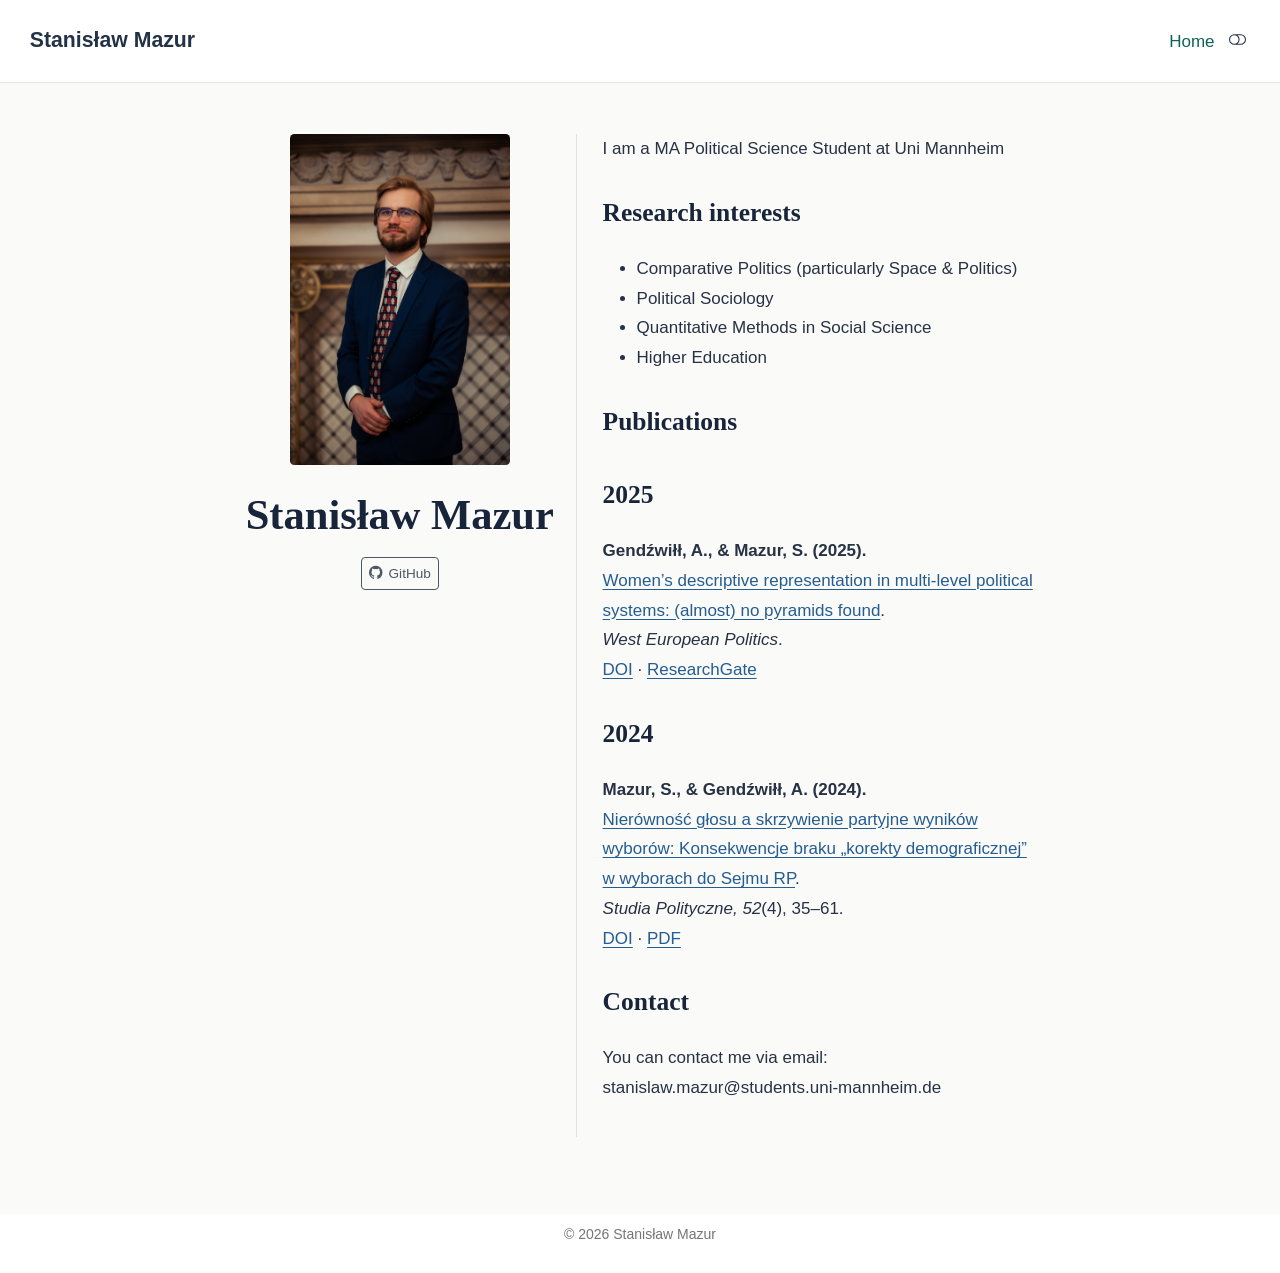
==== commit 353ee539: "." ====
--- a/docs/index.html
+++ b/docs/index.html
@@ -300,17 +300,32 @@
 <section id="research-interests" class="level2">
 <h2 data-anchor-id="research-interests">Research interests</h2>
 <ul>
-<li>Comparative Politics</li>
+<li>Comparative Politics (particularly Space &amp; Politics)</li>
 <li>Political Sociology</li>
+<li>Quantitative Methods in Social Science</li>
+<li>Higher Education</li>
 </ul>
 </section>
 <section id="publications" class="level2">
 <h2 data-anchor-id="publications">Publications</h2>
-<p>Selected research publications.</p>
+</section>
+<section id="section" class="level2">
+<h2 data-anchor-id="section">2025</h2>
+<p><strong>Gendźwiłł, A., &amp; Mazur, S. (2025).</strong><br>
+<a href="https://doi.org/10.1080/01402382.2025.2558054">Women’s descriptive representation in multi-level political systems: (almost) no pyramids found</a>.<br>
+<em>West European Politics</em>.<br>
+<a href="https://doi.org/10.1080/01402382.2025.2558054">DOI</a> · <a href="https://www.researchgate.net/publication/396242090">ResearchGate</a></p>
+</section>
+<section id="section-1" class="level2">
+<h2 data-anchor-id="section-1">2024</h2>
+<p><strong>Mazur, S., &amp; Gendźwiłł, A. (2024).</strong><br>
+<a href="https://doi.org/10.35757/STP.2024.52.4.02">Nierówność głosu a skrzywienie partyjne wyników wyborów: Konsekwencje braku „korekty demograficznej” w wyborach do Sejmu RP</a>.<br>
+<em>Studia Polityczne, 52</em>(4), 35–61.<br>
+<a href="https://doi.org/10.35757/STP.2024.52.4.02">DOI</a> · <a href="https://czasopisma.isppan.waw.pl/sp/article/download/3317/2463">PDF</a></p>
 </section>
 <section id="contact" class="level2">
 <h2 data-anchor-id="contact">Contact</h2>
-<p>You can contact me by email.</p>
+<p>You can contact me via email: stanislaw.mazur@students.uni-mannheim.de</p>
 
 
 </section>
